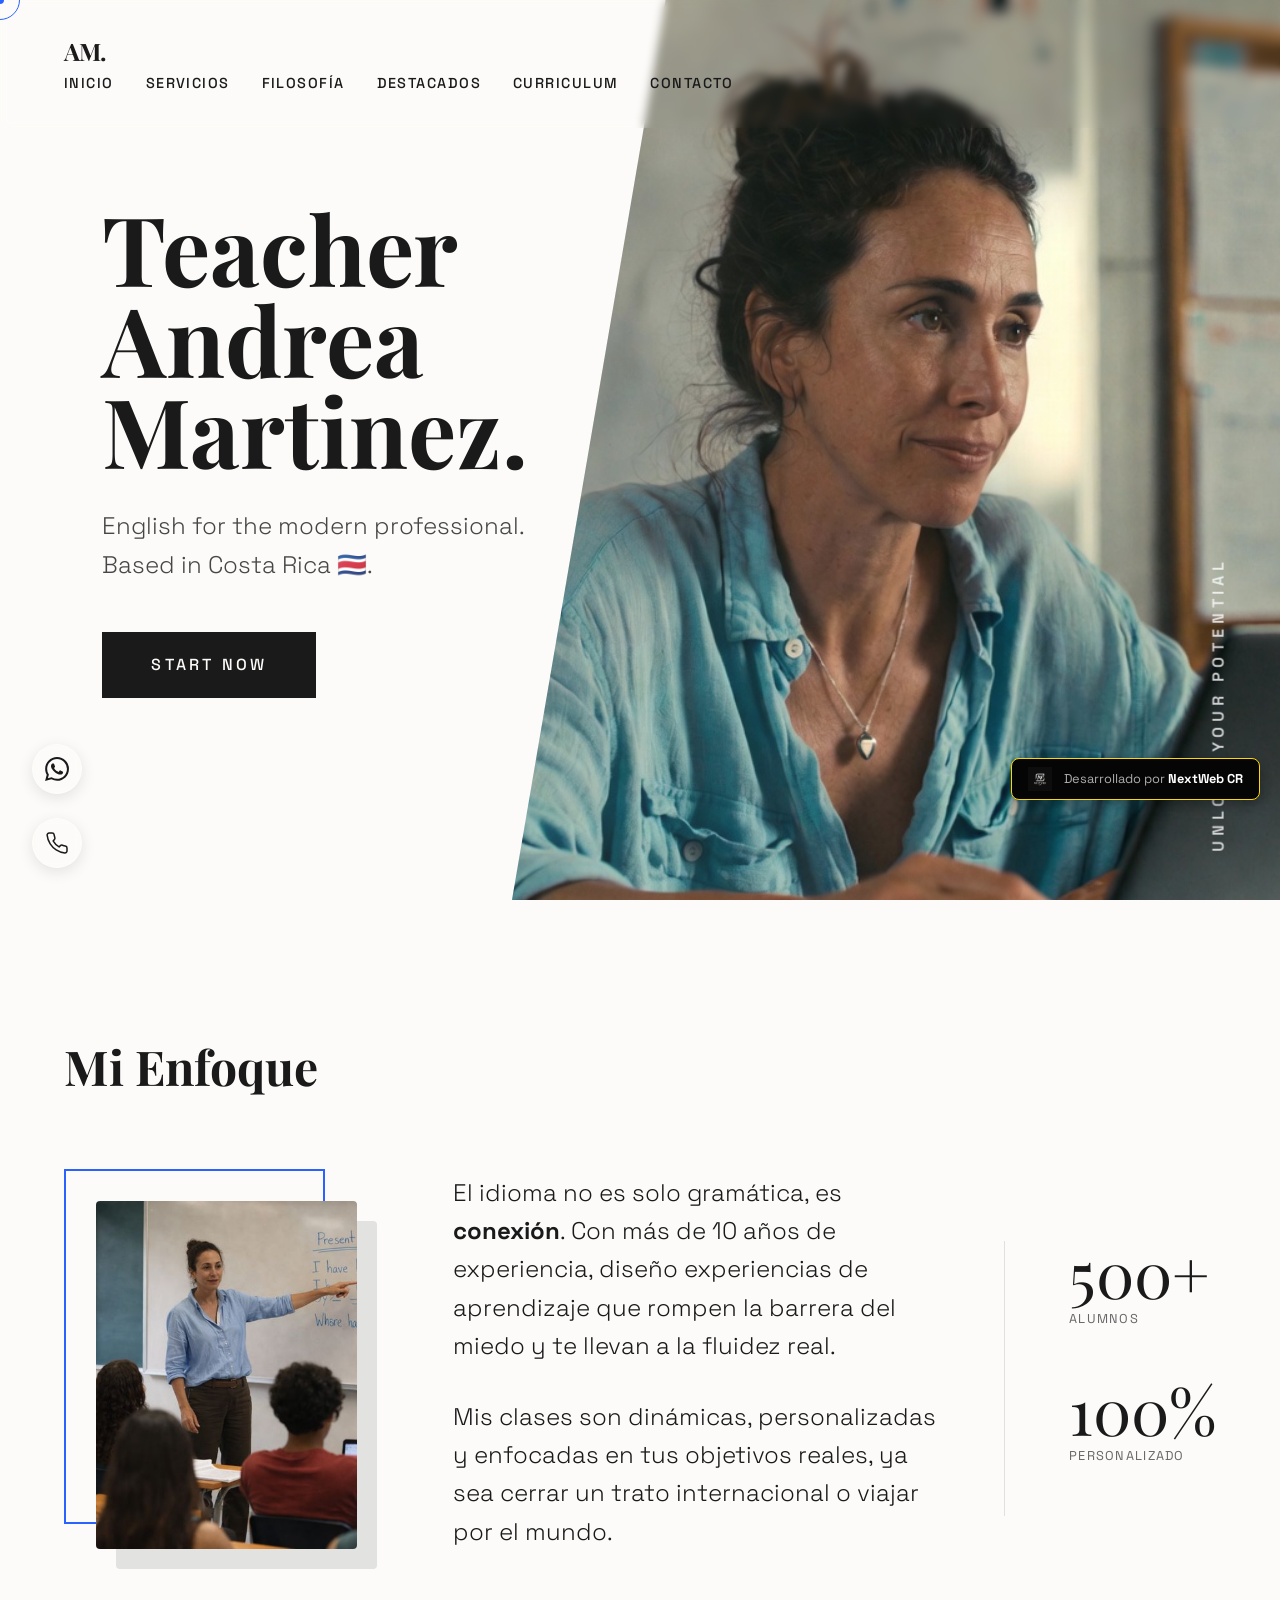
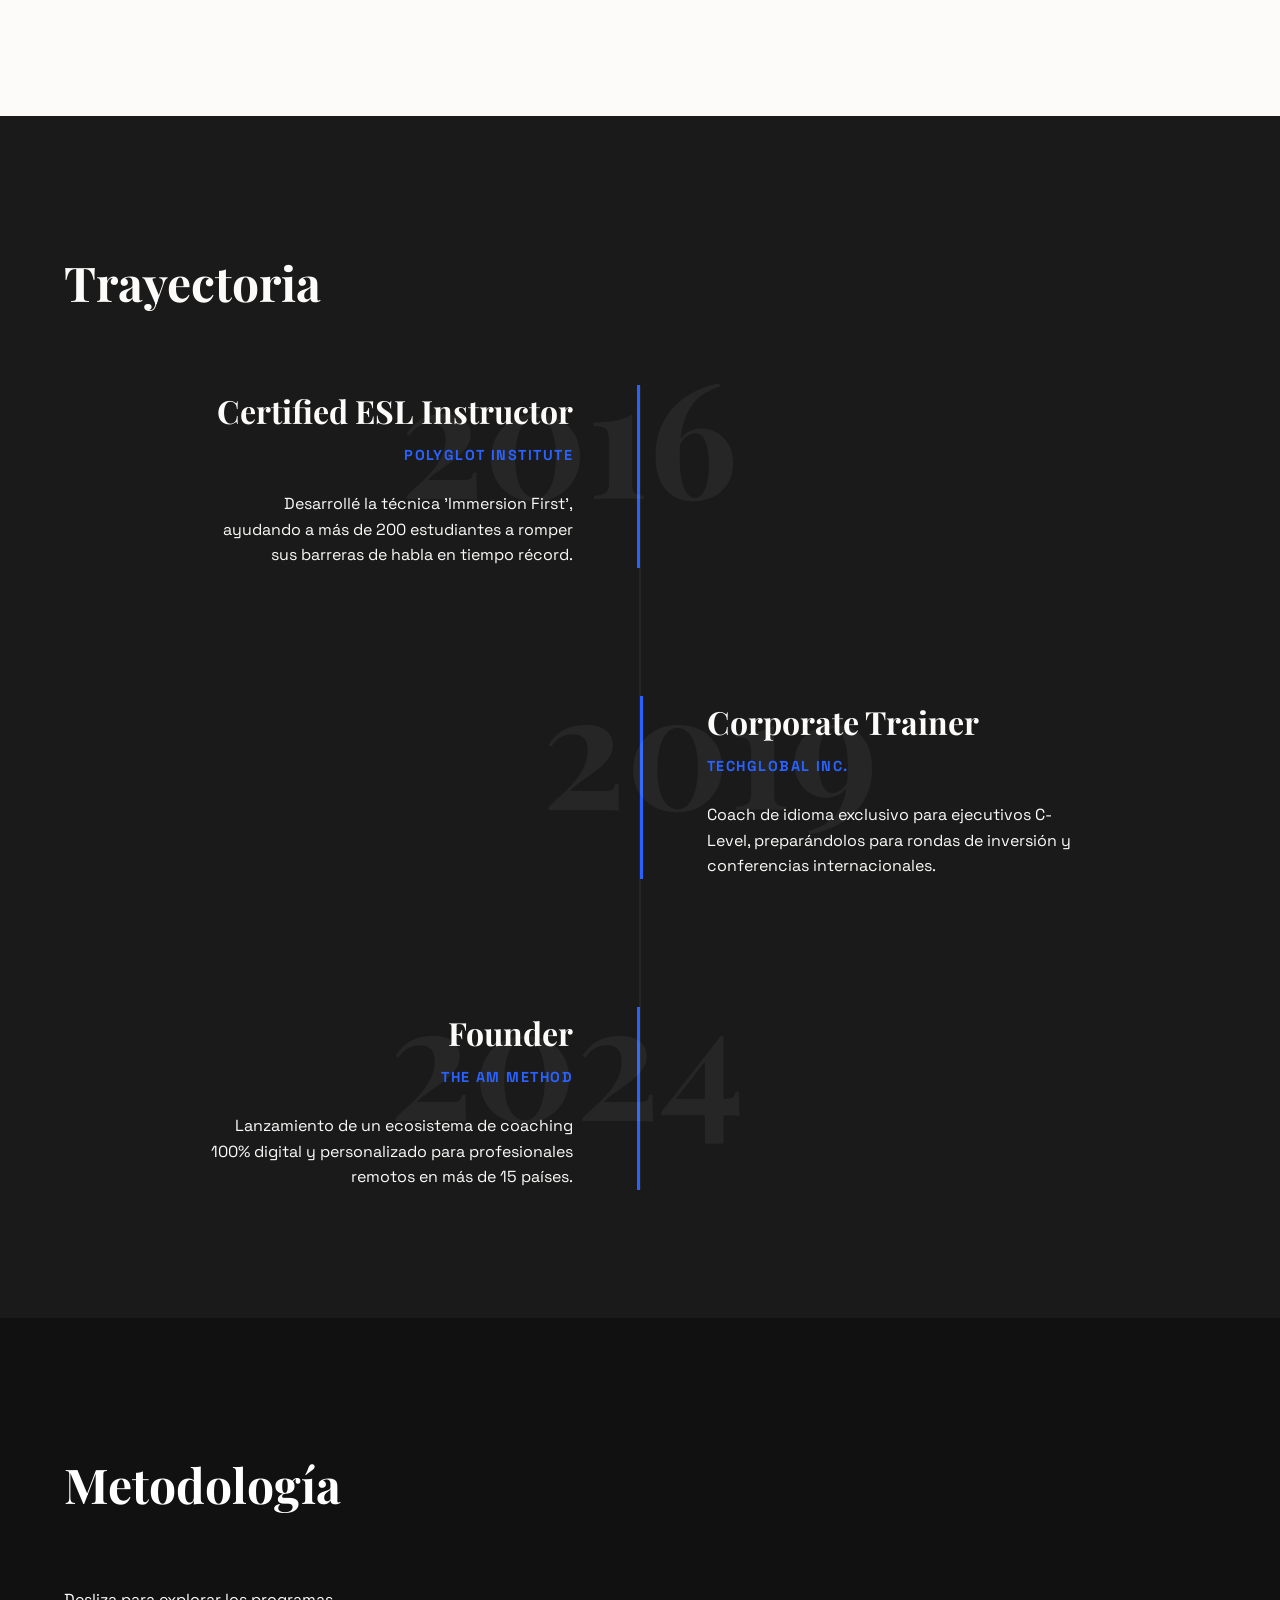
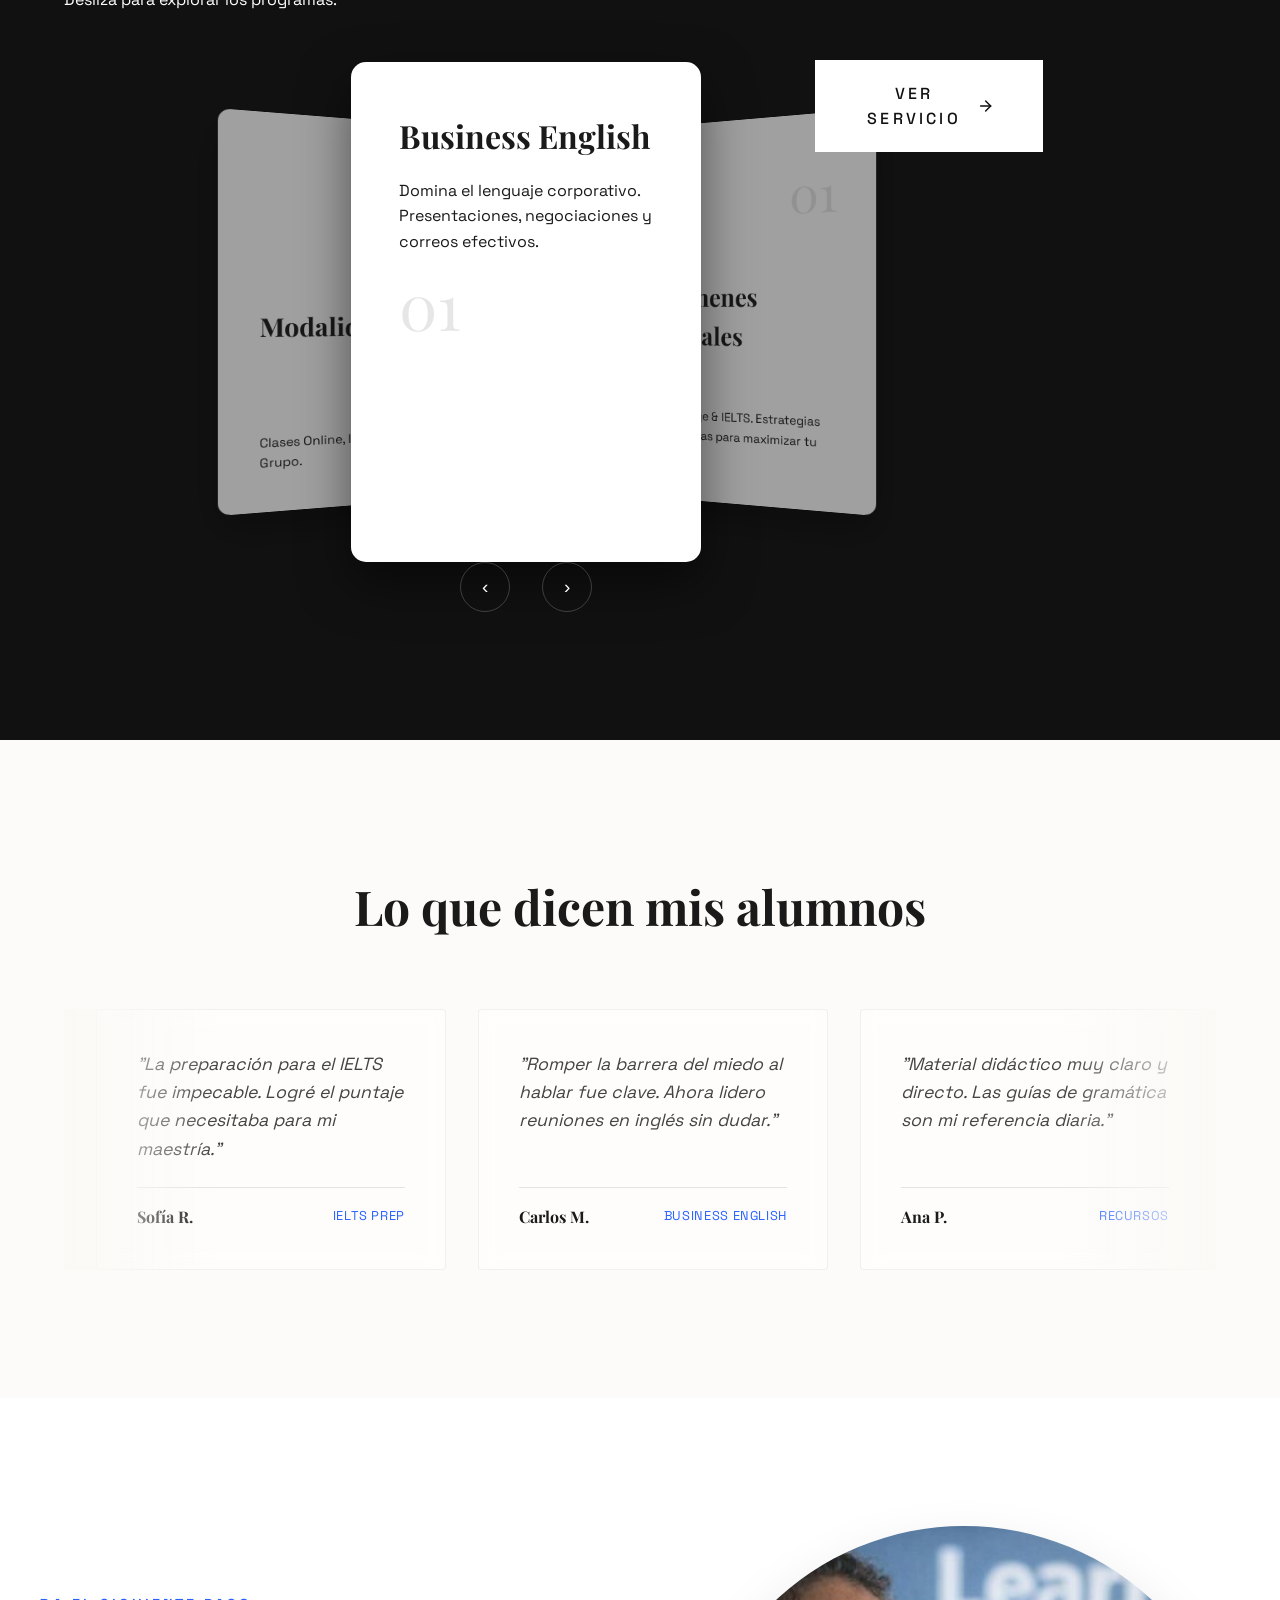
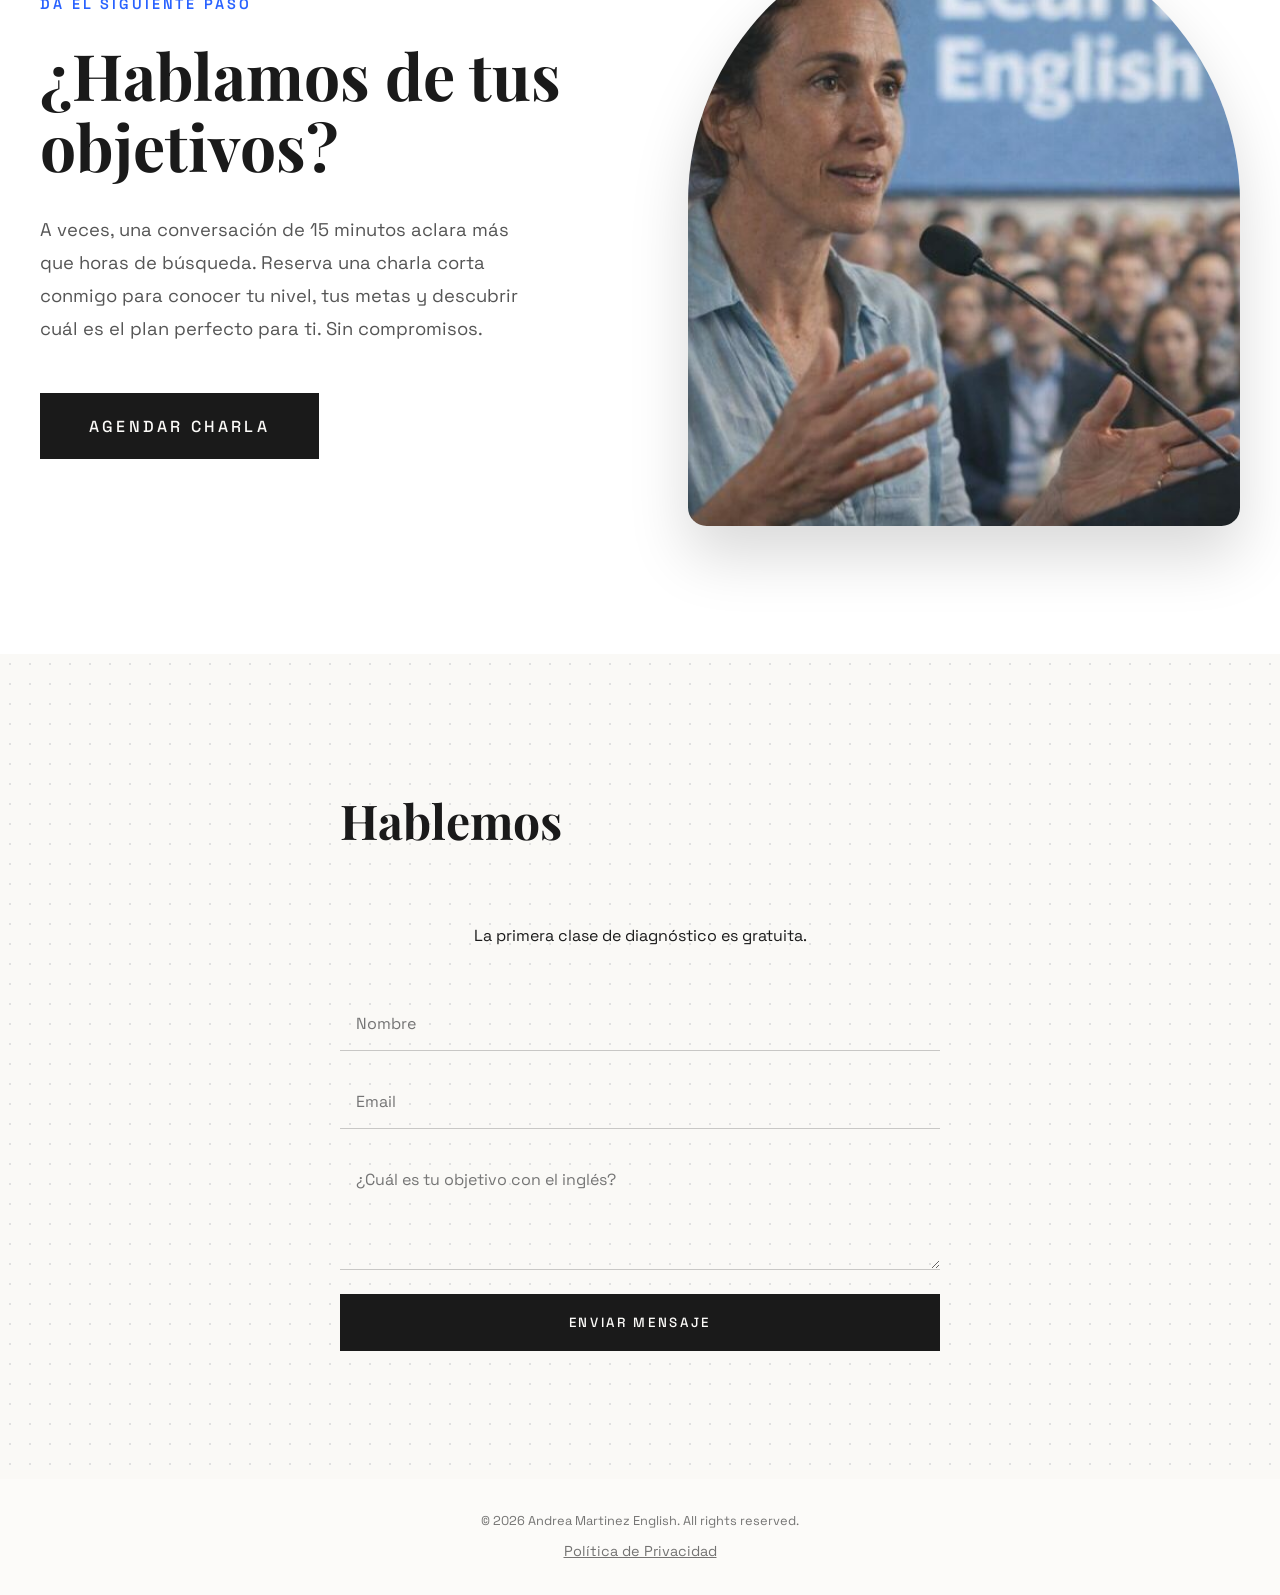
==== index.html @ e74ed4f0 "Add files via upload" ====
<!DOCTYPE html>
<html lang="es">

<head>
    <meta charset="UTF-8">
    <meta name="viewport" content="width=device-width, initial-scale=1.0">
    <title>Andrea Martinez | English Teacher</title>
    <link rel="preconnect" href="https://fonts.googleapis.com">
    <link rel="preconnect" href="https://fonts.gstatic.com" crossorigin>
    <link
        href="https://fonts.googleapis.com/css2?family=Playfair+Display:ital,wght@0,400;0,700;1,400&family=Space+Grotesk:wght@300;400;500;700&display=swap"
        rel="stylesheet">
    <link rel="stylesheet" href="css/style.css">
</head>

<body>
    <div class="cursor-dot" data-cursor-dot></div>
    <div class="cursor-outline" data-cursor-outline></div>

    <header class="header">
        <nav class="nav">
            <a href="#" class="logo">AM.</a>
            <div class="hamburger">
                <span class="bar"></span>
                <span class="bar"></span>
                <span class="bar"></span>
            </div>
            <ul class="nav-list">
                <li><a href="#hero" class="nav-link">Inicio</a></li>
                <li><a href="servicios.html" class="nav-link">Servicios</a></li>
                <li><a href="#about" class="nav-link">Filosofía</a></li>
                <li><a href="#methods" class="nav-link">Destacados</a></li>
                <li><a href="cv/Profesora_Andrea_Martinez_Ingles.pdf" class="nav-link" target="_blank">Curriculum</a>
                </li>
                <li><a href="#contact" class="nav-link">Contacto</a></li>
            </ul>
        </nav>
    </header>

    <main>
        <section id="hero" class="hero">
            <div class="hero-bg-wrapper">
                <img src="img/hero/profesora1.jpg" alt="" class="hero-bg-img">
                <div class="hero-overlay"></div>
            </div>

            <div class="hero-content">
                <h1 class="hero-title">
                    <span class="reveal-text">Teacher</span>
                    <span class="reveal-text">Andrea</span>
                    <span class="reveal-text">Martinez.</span>
                </h1>
                <p class="hero-subtitle">English for the modern professional. Based in Costa Rica 🇨🇷.</p>
                <a href="#contact" class="btn-primary">Start Now</a>
            </div>

            <div class="hero-name-tag">
                <span>Unlock Your Potential</span>
            </div>
        </section>

        <section id="about" class="section about">
            <div class="container">
                <h2 class="section-title">Mi Enfoque</h2>
                <div class="about-grid">
                    <div class="about-image">
                        <div class="image-wrapper">
                            <img src="img/mienfoque/profeenfoque.jpeg" alt="Andrea Martinez" class="about-img">
                            <div class="img-backdrop"></div>
                        </div>
                    </div>
                    <div class="about-text">
                        <p>El idioma no es solo gramática, es <strong>conexión</strong>. Con más de 10 años de
                            experiencia, diseño experiencias de aprendizaje que rompen la barrera del miedo y te llevan
                            a la fluidez real.</p>
                        <p>Mis clases son dinámicas, personalizadas y enfocadas en tus objetivos reales, ya sea cerrar
                            un trato internacional o viajar por el mundo.</p>
                    </div>
                    <div class="about-stats">
                        <div class="stat-item">
                            <span class="stat-number">500+</span>
                            <span class="stat-label">Alumnos</span>
                        </div>
                        <div class="stat-item">
                            <span class="stat-number">100%</span>
                            <span class="stat-label">Personalizado</span>
                        </div>
                    </div>
                </div>
            </div>
        </section>

        <!-- Experience Section -->
        <section id="experience" class="section experience">
            <div class="container">
                <h2 class="section-title">Trayectoria</h2>
                <div class="timeline">
                    <!-- Item 1 -->
                    <div class="timeline-item left">
                        <span class="timeline-year">2016</span>
                        <div class="timeline-content">
                            <h3 class="timeline-role">Certified ESL Instructor</h3>
                            <span class="timeline-company">Polyglot Institute</span>
                            <p>Desarrollé la técnica 'Immersion First', ayudando a más de 200 estudiantes a romper sus
                                barreras de habla en tiempo récord.</p>
                        </div>
                    </div>
                    <!-- Item 2 -->
                    <div class="timeline-item right">
                        <span class="timeline-year">2019</span>
                        <div class="timeline-content">
                            <h3 class="timeline-role">Corporate Trainer</h3>
                            <span class="timeline-company">TechGlobal Inc.</span>
                            <p>Coach de idioma exclusivo para ejecutivos C-Level, preparándolos para rondas de inversión
                                y conferencias internacionales.</p>
                        </div>
                    </div>
                    <!-- Item 3 -->
                    <div class="timeline-item left">
                        <span class="timeline-year">2024</span>
                        <div class="timeline-content">
                            <h3 class="timeline-role">Founder</h3>
                            <span class="timeline-company">The AM Method</span>
                            <p>Lanzamiento de un ecosistema de coaching 100% digital y personalizado para profesionales
                                remotos en más de 15 países.</p>
                        </div>
                    </div>
                </div>
            </div>
        </section>

        <section id="methods" class="section methods">
            <div class="container">
                <h2 class="section-title">Metodología</h2>
                <p class="section-desc">Desliza para explorar los programas.</p>

                <!-- 3D Card Carousel Implementation -->
                <div class="carousel-container">
                    <div class="carousel-track">
                        <div class="card active">
                            <div class="card-content">
                                <h3>Business English</h3>
                                <p>Domina el lenguaje corporativo. Presentaciones, negociaciones y correos efectivos.
                                </p>
                                <span class="card-number">01</span>
                            </div>
                        </div>
                        <!-- Card 1: Exams -->
                        <div class="card active" data-link="servicios.html#exams">
                            <span class="card-number">01</span>
                            <h3>Exámenes Oficiales</h3>
                            <p>Cambridge & IELTS. Estrategias específicas para maximizar tu puntaje.</p>
                        </div>
                        <!-- Card 2: Digital -->
                        <div class="card next" data-link="servicios.html#digital">
                            <span class="card-number">02</span>
                            <h3>Servicios Digitales</h3>
                            <p>Recursos y cursos grabados para aprender a tu ritmo.</p>
                        </div>
                        <!-- Card 3: Specialized -->
                        <div class="card" data-link="servicios.html#specialized">
                            <span class="card-number">03</span>
                            <h3>Servicios Especializados</h3>
                            <p>Traducción de textos y corrección académica profesional.</p>
                        </div>
                        <!-- Card 4: Profiles -->
                        <div class="card" data-link="servicios.html#ages">
                            <span class="card-number">04</span>
                            <h3>Perfiles de Alumno</h3>
                            <p>Programas adaptados para Niños, Adultos y Fines Específicos.</p>
                        </div>
                        <!-- Card 5: Modality -->
                        <div class="card prev" data-link="servicios.html#modality">
                            <span class="card-number">05</span>
                            <h3>Modalidades</h3>
                            <p>Clases Online, Individuales o en Grupo.</p>
                        </div>

                        <div class="carousel-controls">
                            <button class="control-btn prev-btn">&#8249;</button>
                            <button class="control-btn next-btn">&#8250;</button>
                        </div>
                    </div>

                    <!-- Dynamic CTA Button -->
                    <div class="methods-cta">
                        <a href="servicios.html#exams" id="dynamic-service-btn" class="btn-primary btn-icon">
                            Ver Servicio
                            <svg width="24" height="24" viewBox="0 0 24 24" fill="none" stroke="currentColor"
                                stroke-width="2" stroke-linecap="round" stroke-linejoin="round">
                                <line x1="5" y1="12" x2="19" y2="12"></line>
                                <polyline points="12 5 19 12 12 19"></polyline>
                            </svg>
                        </a>
                    </div>
                </div>
        </section>

        <!-- Reviews Section (Infinite Scroll) -->
        <section id="reviews" class="section reviews">
            <h2 class="section-title" style="text-align: center; margin-bottom: 4rem;">Lo que dicen mis alumnos</h2>
            <div class="reviews-container">
                <div class="reviews-track">
                    <!-- 10 Original Reviews -->
                    <div class="review-card">
                        <p class="review-text">"La preparación para el IELTS fue impecable. Logré el puntaje que
                            necesitaba para mi maestría."</p>
                        <div class="review-author">
                            <span class="author-name">Sofía R.</span>
                            <span class="author-service">IELTS Prep</span>
                        </div>
                    </div>
                    <div class="review-card">
                        <p class="review-text">"Romper la barrera del miedo al hablar fue clave. Ahora lidero reuniones
                            en inglés sin dudar."</p>
                        <div class="review-author">
                            <span class="author-name">Carlos M.</span>
                            <span class="author-service">Business English</span>
                        </div>
                    </div>
                    <div class="review-card">
                        <p class="review-text">"Material didáctico muy claro y directo. Las guías de gramática son mi
                            referencia diaria."</p>
                        <div class="review-author">
                            <span class="author-name">Ana P.</span>
                            <span class="author-service">Recursos</span>
                        </div>
                    </div>
                    <div class="review-card">
                        <p class="review-text">"Mis hijos adoran sus clases. Aprenden jugando y han mejorado muchísimo
                            en el colegio."</p>
                        <div class="review-author">
                            <span class="author-name">Familia T.</span>
                            <span class="author-service">Niños</span>
                        </div>
                    </div>
                    <div class="review-card">
                        <p class="review-text">"Excelente corrección de tesis. Rápida, profesional y con explicaciones
                            de cada cambio."</p>
                        <div class="review-author">
                            <span class="author-name">Elena G.</span>
                            <span class="author-service">Traducción</span>
                        </div>
                    </div>
                    <div class="review-card">
                        <p class="review-text">"El curso grabado me salvó la vida. Pude estudiar a mi ritmo entre turnos
                            de trabajo."</p>
                        <div class="review-author">
                            <span class="author-name">Javier S.</span>
                            <span class="author-service">Curso Online</span>
                        </div>
                    </div>
                    <div class="review-card">
                        <p class="review-text">"Atención personalizada real. Andrea adapta cada clase a mis necesidades
                            de la semana."</p>
                        <div class="review-author">
                            <span class="author-name">Lucía F.</span>
                            <span class="author-service">Clases 1 a 1</span>
                        </div>
                    </div>
                    <div class="review-card">
                        <p class="review-text">"En 3 meses avancé más que en 2 años de instituto tradicional. Totalmente
                            recomendado."</p>
                        <div class="review-author">
                            <span class="author-name">Diego H.</span>
                            <span class="author-service">Intensivo</span>
                        </div>
                    </div>
                    <div class="review-card">
                        <p class="review-text">"Metodología muy humana y adaptativa. Entiende perfectamente mis
                            bloqueos."</p>
                        <div class="review-author">
                            <span class="author-name">Marta V.</span>
                            <span class="author-service">Coaching</span>
                        </div>
                    </div>
                    <div class="review-card">
                        <p class="review-text">"Preparación para Cambridge C1 exitosa. Los simulacros fueron idénticos
                            al examen real."</p>
                        <div class="review-author">
                            <span class="author-name">Roberto L.</span>
                            <span class="author-service">Cambridge C1</span>
                        </div>
                    </div>

                    <!-- DUPLICATE FOR INFINITE LOOP EFFECT (First 5 cards) -->
                    <div class="review-card">
                        <p class="review-text">"La preparación para el IELTS fue impecable. Logré el puntaje que
                            necesitaba para mi maestría."</p>
                        <div class="review-author">
                            <span class="author-name">Sofía R.</span>
                            <span class="author-service">IELTS Prep</span>
                        </div>
                    </div>
                    <div class="review-card">
                        <p class="review-text">"Romper la barrera del miedo al hablar fue clave. Ahora lidero reuniones
                            en inglés sin dudar."</p>
                        <div class="review-author">
                            <span class="author-name">Carlos M.</span>
                            <span class="author-service">Business English</span>
                        </div>
                    </div>
                    <div class="review-card">
                        <p class="review-text">"Material didáctico muy claro y directo. Las guías de gramática son mi
                            referencia diaria."</p>
                        <div class="review-author">
                            <span class="author-name">Ana P.</span>
                            <span class="author-service">Recursos</span>
                        </div>
                    </div>
                    <div class="review-card">
                        <p class="review-text">"Mis hijos adoran sus clases. Aprenden jugando y han mejorado muchísimo
                            en el colegio."</p>
                        <div class="review-author">
                            <span class="author-name">Familia T.</span>
                            <span class="author-service">Niños</span>
                        </div>
                    </div>
                    <div class="review-card">
                        <p class="review-text">"Excelente corrección de tesis. Rápida, profesional y con explicaciones
                            de cada cambio."</p>
                        <div class="review-author">
                            <span class="author-name">Elena G.</span>
                            <span class="author-service">Traducción</span>
                        </div>
                    </div>
                </div>
            </div>
        </section>

        <!-- Booking/Talk Section (Creative Layout) -->
        <section id="booking" class="section booking">
            <div class="container">
                <div class="booking-wrapper">
                    <div class="booking-content">
                        <span class="booking-subtitle">Da el siguiente paso</span>
                        <h2 class="booking-title">¿Hablamos de tus objetivos?</h2>
                        <p class="booking-text">
                            A veces, una conversación de 15 minutos aclara más que horas de búsqueda.
                            Reserva una charla corta conmigo para conocer tu nivel, tus metas y
                            descubrir cuál es el plan perfecto para ti. Sin compromisos.
                        </p>
                        <a href="https://calendar.app.google/f21XEd3zHBQHLmLMA" target="_blank" class="btn-primary">
                            Agendar Charla
                        </a>
                    </div>
                    <div class="booking-image-container">
                        <div class="image-frame-back"></div>
                        <img src="img/hablemos/profereserva.jpeg" alt="Andrea Martinez - Reservar Charla"
                            class="booking-img">
                        <div class="image-frame-front"></div>
                    </div>
                </div>
            </div>
        </section>

        <section id="contact" class="section contact">
            <div class="container">
                <div class="contact-wrapper">
                    <h2 class="section-title">Hablemos</h2>
                    <p>La primera clase de diagnóstico es gratuita.</p>
                    <form class="contact-form">
                        <input type="text" placeholder="Nombre" required>
                        <input type="email" placeholder="Email" required>
                        <textarea placeholder="¿Cuál es tu objetivo con el inglés?" rows="4"></textarea>
                        <button type="submit" class="btn-primary">Enviar Mensaje</button>
                    </form>
                </div>
            </div>
        </section>
    </main>

    <footer class="footer">
        <p>&copy; 2026 Andrea Martinez English. All rights reserved.</p>
        <p style="font-size: 0.9rem; margin-top: 0.5rem;"><a href="privacidad.html"
                style="color: inherit; text-decoration: underline;">Política de Privacidad</a></p>
    </footer>

    <!-- Floating Social Sidebar -->
    <div class="floating-social-sidebar">
        <a href="https://wa.me/50688888888" target="_blank" class="social-icon whatsapp" title="WhatsApp">
            <svg xmlns="http://www.w3.org/2000/svg" width="24" height="24" viewBox="0 0 24 24" fill="currentColor"
                stroke="none">
                <path
                    d="M17.472 14.382c-.297-.149-1.758-.867-2.03-.967-.273-.099-.471-.148-.67.15-.197.297-.767.966-.94 1.164-.173.199-.347.223-.644.075-.297-.15-1.255-.463-2.39-1.475-.883-.788-1.48-1.761-1.653-2.059-.173-.297-.018-.458.13-.606.134-.133.298-.347.446-.52.149-.174.198-.298.298-.497.099-.198.05-.371-.025-.52-.075-.149-.669-1.612-.916-2.207-.242-.579-.487-.5-.669-.51-.173-.008-.371-.01-.57-.01-.198 0-.52.074-.792.372-.272.297-1.04 1.016-1.04 2.479 0 1.462 1.065 2.875 1.213 3.074.149.198 2.096 3.2 5.077 4.487.709.306 1.262.489 1.694.625.712.227 1.36.195 1.871.118.571-.085 1.758-.719 2.006-1.413.248-.694.248-1.289.173-1.413-.074-.124-.272-.198-.57-.347m-5.421 7.403h-.004a9.87 9.87 0 01-5.031-1.378l-.361-.214-3.741.982.998-3.648-.235-.374a9.86 9.86 0 01-1.51-5.26c.001-5.45 4.436-9.884 9.888-9.884 2.64 0 5.122 1.03 6.988 2.898a9.825 9.825 0 012.893 6.994c-.003 5.45-4.437 9.884-9.885 9.884m8.413-18.297A11.815 11.815 0 0012.05 0C5.495 0 .16 5.335.157 11.892c0 2.096.547 4.142 1.588 5.945L.057 24l6.305-1.654a11.882 11.882 0 005.683 1.448h.005c6.554 0 11.89-5.335 11.893-11.893a11.821 11.821 0 00-3.48-8.413Z" />
            </svg>
        </a>
        <a href="tel:+50688888888" class="social-icon phone" title="Llamar">
            <svg xmlns="http://www.w3.org/2000/svg" width="24" height="24" viewBox="0 0 24 24" fill="none"
                stroke="currentColor" stroke-width="2" stroke-linecap="round" stroke-linejoin="round">
                <path
                    d="M22 16.92v3a2 2 0 0 1-2.18 2 19.79 19.79 0 0 1-8.63-3.07 19.5 19.5 0 0 1-6-6 19.79 19.79 0 0 1-3.07-8.67A2 2 0 0 1 4.11 2h3a2 2 0 0 1 2 1.72 12.84 12.84 0 0 0 .7 2.81 2 2 0 0 1-.45 2.11L8.09 9.91a16 16 0 0 0 6 6l1.27-1.27a2 2 0 0 1 2.11-.45 12.84 12.84 0 0 0 2.81.7A2 2 0 0 1 22 16.92z">
                </path>
            </svg>
        </a>
    </div>

    <!--Start of Tawk.to Script-->
    <script type="text/javascript">
        var Tawk_API = Tawk_API || {}, Tawk_LoadStart = new Date();
        (function () {
            var s1 = document.createElement("script"), s0 = document.getElementsByTagName("script")[0];
            s1.async = true;
            s1.src = 'https://embed.tawk.to/69633d7c987b03197cb20051/1jelqgcbd';
            s1.charset = 'UTF-8';
            s1.setAttribute('crossorigin', '*');
            s0.parentNode.insertBefore(s1, s0);
        })();
    </script>
    <!--End of Tawk.to Script-->

    <!-- Developer Watermark -->
    <a href="https://nextwebcr.com" target="_blank" class="developer-badge">
        <div class="dev-logo-wrapper">
            <img src="img/logo.png" alt="NextWeb CR Logo" class="dev-logo">
        </div>
        <span class="dev-text">Desarrollado por <strong>NextWeb CR</strong></span>
    </a>

    <script src="js/anti-inspect.js"></script>
    <script src="js/main.js"></script>
</body>

</html>
---- css/style.css ----
/* Global Styles */
:root {
    --bg-color: #fcfbf9;
    --text-color: #1a1a1a;
    --accent-color: #2962ff;
    --secondary-color: #e0e0e0;
    --font-heading: 'Playfair Display', serif;
    --font-body: 'Space Grotesk', sans-serif;
    --transition: all 0.6s cubic-bezier(0.16, 1, 0.3, 1);
}

* {
    margin: 0;
    padding: 0;
    box-sizing: border-box;
}

body {
    font-family: var(--font-body);
    background-color: var(--bg-color);
    color: var(--text-color);
    overflow-x: hidden;
    line-height: 1.6;
}

a {
    text-decoration: none;
    color: inherit;
}

ul {
    list-style: none;
}

/* Custom Cursor */
.cursor-dot {
    width: 8px;
    height: 8px;
    background-color: var(--accent-color);
    border-radius: 50%;
    position: fixed;
    pointer-events: none;
    z-index: 9999;
    top: 0;
    left: 0;
    transform: translate(-50%, -50%);
}

.cursor-outline {
    width: 40px;
    height: 40px;
    border: 1px solid var(--accent-color);
    border-radius: 50%;
    position: fixed;
    pointer-events: none;
    z-index: 9998;
    top: 0;
    left: 0;
    transform: translate(-50%, -50%);
    transition: width 0.2s, height 0.2s, background-color 0.2s;
}

/* Header */
.header {
    position: fixed;
    top: 0;
    left: 0;
    width: 100%;
    padding: 2rem 5%;
    display: flex;
    justify-content: space-between;
    align-items: center;
    z-index: 100;
    background: transparent;
    /* Glassmorphism on scroll handled via JS ideally, keeping simple for now */
    backdrop-filter: blur(5px);
}

.logo {
    font-family: var(--font-heading);
    font-size: 1.5rem;
    font-weight: 700;
    letter-spacing: -0.05em;
}

.nav-list {
    display: flex;
    gap: 2rem;
}

.nav-link {
    position: relative;
    font-size: 0.9rem;
    text-transform: uppercase;
    letter-spacing: 0.1em;
    font-weight: 500;
}

.nav-link::after {
    content: '';
    position: absolute;
    bottom: -5px;
    left: 0;
    width: 0;
    height: 1px;
    background-color: var(--text-color);
    transition: var(--transition);
}

.nav-link:hover::after {
    width: 100%;
}

/* Hero Section - Redesign */
.hero {
    height: 100vh;
    width: 100%;
    position: relative;
    overflow: hidden;
    display: flex;
    align-items: center;
    background-color: var(--bg-color);
}

.hero-bg-wrapper {
    position: absolute;
    top: 0;
    right: 0;
    width: 60%;
    /* Occupy right side */
    height: 100%;
    z-index: 1;
    clip-path: polygon(20% 0, 100% 0, 100% 100%, 0% 100%);
    /* Diagonal cut */
}

.hero-bg-img {
    width: 100%;
    height: 100%;
    object-fit: cover;
    object-position: center top;
}

.hero-overlay {
    position: absolute;
    top: 0;
    left: 0;
    width: 100%;
    height: 100%;
    background: linear-gradient(to right, rgba(255, 255, 255, 0.1), transparent);
    /* Soft blend */
}

.hero-content {
    position: relative;
    width: 50%;
    /* Left half */
    padding-left: 8%;
    /* Indent */
    z-index: 10;
}

.hero-title {
    font-family: var(--font-heading);
    font-size: 6rem;
    /* Bigger */
    line-height: 0.95;
    margin-bottom: 2rem;
    color: var(--text-color);
}

.reveal-text {
    display: block;
    transform: translateY(100%);
    opacity: 0;
    animation: slideUp 1s cubic-bezier(0.16, 1, 0.3, 1) forwards;
}

.reveal-text:nth-child(1) {
    animation-delay: 0.2s;
}

.reveal-text:nth-child(2) {
    animation-delay: 0.3s;
}

.reveal-text:nth-child(3) {
    animation-delay: 0.4s;
}

@keyframes slideUp {
    to {
        transform: translateY(0);
        opacity: 1;
    }
}

.hero-subtitle {
    font-size: 1.5rem;
    margin-bottom: 3rem;
    font-weight: 300;
    max-width: 450px;
    opacity: 0;
    animation: fadeIn 1s ease forwards 0.8s;
}

@keyframes fadeIn {
    to {
        opacity: 0.8;
    }
}

.btn-primary {
    display: inline-block;
    padding: 1.2rem 3rem;
    background-color: var(--text-color);
    color: var(--bg-color);
    border-radius: 0px;
    /* Minimalist sharp edges */
    font-family: var(--font-body);
    font-weight: 500;
    text-transform: uppercase;
    letter-spacing: 0.2em;
    transition: var(--transition);
    border: 1px solid var(--text-color);
    cursor: pointer;
}

.btn-primary:hover {
    background-color: transparent;
    color: var(--text-color);
    padding-left: 4rem;
    /* Slide effect */
}

.hero-name-tag {
    position: absolute;
    bottom: 3rem;
    right: 3rem;
    z-index: 20;
    writing-mode: vertical-rl;
    text-orientation: mixed;
    transform: rotate(180deg);
    /* Read upwards */
}

.hero-name-tag span {
    font-family: var(--font-body);
    font-size: 1rem;
    letter-spacing: 0.3em;
    text-transform: uppercase;
    color: white;
    /* Contrast against image */
    font-weight: 600;
    opacity: 0.8;
}

/* Mobile Adjustments for Hero */
@media (max-width: 768px) {
    .hero {
        flex-direction: column;
        justify-content: flex-end;
        /* Text at bottom */
    }

    .hero-bg-wrapper {
        width: 100%;
        height: 60%;
        /* Top half */
        top: 0;
        right: 0;
        clip-path: none;
        mask-image: linear-gradient(to bottom, black 80%, transparent);
        -webkit-mask-image: linear-gradient(to bottom, black 80%, transparent);
    }

    .hero-content {
        width: 100%;
        padding: 2rem;
        padding-bottom: 6rem;
        background: transparent;
    }

    .hero-title {
        font-size: 3.5rem;
    }

    .hero-name-tag {
        bottom: 1.5rem;
        /* Move to bottom */
        top: auto;
        right: 0;
        left: 0;
        width: 100%;
        text-align: center;
        writing-mode: horizontal-tb;
        transform: none;
    }

    .hero-name-tag span {
        color: rgba(255, 255, 255, 0.7);
        border: none;
        padding: 0;
        font-size: 0.8rem;
    }
}

/* About Section */
.section {
    padding: 8rem 5%;
}

.section-title {
    font-family: var(--font-heading);
    font-size: 3rem;
    margin-bottom: 4rem;
    text-align: left;
}

.about-grid {
    display: grid;
    grid-template-columns: 1fr 1.5fr 0.5fr;
    /* Image - Text - Stats */
    gap: 4rem;
    align-items: center;
}

/* Creative Image Styles */
.about-image {
    position: relative;
    padding: 2rem;
}

.image-wrapper {
    position: relative;
    width: 100%;
    aspect-ratio: 3/4;
}

.about-img {
    width: 100%;
    height: 100%;
    object-fit: cover;
    border-radius: 4px;
    z-index: 2;
    position: relative;
    box-shadow: 20px 20px 0 rgba(0, 0, 0, 0.1);
}

.img-backdrop {
    position: absolute;
    top: -2rem;
    left: -2rem;
    width: 100%;
    height: 100%;
    border: 2px solid var(--accent-color);
    z-index: 1;
    transition: transform 0.5s ease;
}

.about-image:hover .img-backdrop {
    transform: translate(1rem, 1rem);
}

/* Mobile Responsiveness for About */
@media (max-width: 900px) {
    .about-grid {
        grid-template-columns: 1fr;
        gap: 2rem;
    }

    .about-image {
        max-width: 400px;
        margin: 0 auto;
        padding: 0;
        margin-bottom: 2rem;
    }

    .img-backdrop {
        top: 1rem;
        left: 1rem;
        width: 90%;
        height: 90%;
    }

    .about-stats {
        flex-direction: row;
        border-left: none;
        border-top: 1px solid var(--secondary-color);
        padding-left: 0;
        padding-top: 2rem;
        justify-content: space-around;
    }

    .stat-item {
        margin-bottom: 0;
        text-align: center;
    }
}

.about-text p {
    font-size: 1.5rem;
    margin-bottom: 2rem;
    font-weight: 300;
}

.about-stats {
    display: flex;
    flex-direction: column;
    justify-content: center;
    border-left: 1px solid var(--secondary-color);
    padding-left: 4rem;
}

.stat-item {
    margin-bottom: 3rem;
}

.stat-number {
    font-family: var(--font-heading);
    font-size: 4rem;
    display: block;
    line-height: 1;
}

.stat-label {
    text-transform: uppercase;
    font-size: 0.8rem;
    letter-spacing: 0.1em;
    color: #666;
}

/* Experience Section */
.section.experience {
    background-color: var(--text-color);
    color: var(--bg-color);
}

.section.experience .section-title {
    color: var(--bg-color);
}

.timeline {
    position: relative;
    max-width: 1000px;
    margin: 0 auto;
    display: flex;
    flex-direction: column;
    gap: 8rem;
}

.timeline::before {
    content: '';
    position: absolute;
    left: 50%;
    top: 0;
    width: 1px;
    height: 100%;
    background: rgba(255, 255, 255, 0.1);
    /* Light line for dark bg */
    transform: translateX(-50%);
}

.timeline-item {
    position: relative;
    width: 50%;
    padding: 0 4rem;
}

.timeline-item.left {
    align-self: flex-start;
    text-align: right;
    border-right: 3px solid var(--accent-color);
}

.timeline-item.right {
    align-self: flex-end;
    text-align: left;
    border-left: 3px solid var(--accent-color);
}

.timeline-item.left .timeline-year {
    right: 0;
    transform: translate(30%, -20%);
}

.timeline-item.right .timeline-year {
    left: 0;
    transform: translate(-30%, -20%);
}

.timeline-year {
    position: absolute;
    top: 0;
    font-family: var(--font-heading);
    font-size: 10rem;
    line-height: 1;
    opacity: 0.05;
    color: var(--bg-color);
    /* White year for dark bg */
    z-index: 0;
    pointer-events: none;
    font-weight: 700;
}

.timeline-content {
    position: relative;
    z-index: 5;
}

.timeline-role {
    font-family: var(--font-heading);
    font-size: 2rem;
    margin-bottom: 0.5rem;
    color: var(--bg-color);
}

.timeline-company {
    display: block;
    font-weight: 700;
    text-transform: uppercase;
    letter-spacing: 0.1em;
    font-size: 0.9rem;
    color: var(--accent-color);
    margin-bottom: 1.5rem;
}

@media (max-width: 768px) {
    .timeline::before {
        left: 20px;
    }

    .timeline-item {
        width: 100%;
        padding-left: 60px;
        padding-right: 0;
        text-align: left;
        border: none;
    }

    .timeline-item.left,
    .timeline-item.right {
        align-self: flex-start;
        text-align: left;
        border-left: 3px solid var(--accent-color);
    }

    .timeline-year {
        font-size: 6rem;
        left: 10px !important;
        opacity: 0.08;
        transform: translate(0, -30%) !important;
    }
}

.methods {
    background-color: #111;
    color: white;
    overflow: hidden;
    /* Important for 3D elements sticking out */
}

.methods-cta {
    text-align: center;
    margin-top: 3rem;
    position: relative;
    z-index: 20;
}

.methods .btn-primary {
    background-color: #ffffff;
    color: #111111;
    border-color: #ffffff;
}

.methods .btn-primary:hover {
    background-color: transparent;
    color: #ffffff;
}

.btn-icon {
    display: inline-flex;
    align-items: center;
    gap: 0.8rem;
}

.carousel-container {
    position: relative;
    height: 600px;
    /* Fixed height for simplicity */
    width: 70%;
    margin: 0 auto;
    perspective: 1000px;
    display: flex;
    /* Center track */
    justify-content: center;
}

.carousel-track {
    position: relative;
    width: 100%;
    height: 100%;
    transform-style: preserve-3d;
    transition: transform 0.5s;
    /* Smooth track movement if needed */
}

.card {
    position: absolute;
    top: 50px;
    left: 50%;
    width: 350px;
    height: 500px;
    background: white;
    color: var(--text-color);
    padding: 3rem;
    border-radius: 15px;
    transform: translateX(-50%) translateZ(-500px) rotateY(0deg);
    /* Initial hidden state logic handled by JS classes */
    opacity: 0;
    transition: transform 0.8s, opacity 0.8s, box-shadow 0.3s;
    box-shadow: 0 20px 50px rgba(0, 0, 0, 0.5);
    display: flex;
    flex-direction: column;
    justify-content: space-between;
}

/* Card States */
.card.active {
    transform: translateX(-50%) translateZ(0) scale(1);
    opacity: 1;
    z-index: 10;
}

.card.next {
    transform: translateX(20%) translateZ(-300px) rotateY(-25deg);
    opacity: 0.6;
    z-index: 5;
    cursor: pointer;
}

.card.prev {
    transform: translateX(-120%) translateZ(-300px) rotateY(25deg);
    opacity: 0.6;
    z-index: 5;
    cursor: pointer;
}

/* Hidden cards */
.card:not(.active):not(.next):not(.prev) {
    transform: translateX(-50%) translateZ(-800px);
    opacity: 0;
    pointer-events: none;
}

.card-number {
    font-family: var(--font-heading);
    font-size: 4rem;
    opacity: 0.1;
    align-self: flex-end;
}

.card h3 {
    font-size: 2rem;
    font-family: var(--font-heading);
    margin-bottom: 1rem;
}

.carousel-controls {
    position: absolute;
    bottom: 0px;
    left: 50%;
    transform: translateX(-50%);
    display: flex;
    gap: 2rem;
    z-index: 20;
}

.control-btn {
    background: transparent;
    border: 1px solid rgba(255, 255, 255, 0.2);
    color: white;
    width: 50px;
    height: 50px;
    border-radius: 50%;
    cursor: pointer;
    transition: var(--transition);
    font-size: 1.2rem;
}

.control-btn:hover {
    background: white;
    color: black;
}

/* Contact Section */
.contact-wrapper {
    text-align: center;
    max-width: 600px;
    margin: 0 auto;
}

.contact-form {
    display: flex;
    flex-direction: column;
    gap: 1.5rem;
    margin-top: 3rem;
}

input,
textarea {
    width: 100%;
    padding: 1rem;
    background: transparent;
    border: none;
    border-bottom: 1px solid rgba(0, 0, 0, 0.2);
    font-family: var(--font-body);
    font-size: 1rem;
    outline: none;
    transition: border-color 0.3s;
}

input:focus,
textarea:focus {
    border-bottom-color: var(--text-color);
}

.footer {
    text-align: center;
    padding: 2rem;
    font-size: 0.8rem;
    opacity: 0.6;
}

/* Responsive */
/* Responsive */
.hamburger {
    display: none;
    cursor: pointer;
    z-index: 1000;
    width: 30px;
    height: 20px;
    position: relative;
    background: transparent;
    border: none;
}

.bar {
    display: block;
    width: 100%;
    height: 3px;
    /* Slightly thicker */
    background-color: var(--text-color);
    position: absolute;
    left: 0;
    transition: all 0.3s ease-in-out;
    border-radius: 2px;
}

/* Positioning Bars */
.bar:nth-child(1) {
    top: 0;
}

.bar:nth-child(2) {
    top: 50%;
    transform: translateY(-50%);
}

.bar:nth-child(3) {
    bottom: 0;
}

/* Hamburger Animation */
.hamburger.active .bar:nth-child(1) {
    top: 50%;
    transform: translateY(-50%) rotate(45deg);
}

.hamburger.active .bar:nth-child(2) {
    opacity: 0;
}

.hamburger.active .bar:nth-child(3) {
    bottom: 50%;
    transform: translateY(50%) rotate(-45deg);
}


@media (max-width: 768px) {
    .header {
        padding: 1.5rem;
    }

    .hamburger {
        display: block;
    }

    .nav-list {
        position: fixed;
        left: -100%;
        top: 0;
        gap: 0;
        flex-direction: column;
        background-color: var(--bg-color);
        /* Match body bg */
        width: 100%;
        height: 100vh;
        /* Full viewport height */
        justify-content: center;
        /* Center items vertically */
        align-items: center;
        /* Center items horizontally */
        text-align: center;
        transition: 0.5s cubic-bezier(0.16, 1, 0.3, 1);
        z-index: 999;
        /* Below header/hamburger but above content */
    }

    .nav-list.active {
        left: 0;
    }

    .nav-list li {
        margin: 2rem 0;
    }
}

/* Floating Social Sidebar */
.floating-social-sidebar {
    position: fixed;
    left: 2rem;
    bottom: 2rem;
    /* Bottom left as per common pattern */
    display: flex;
    flex-direction: column;
    gap: 1.5rem;
    z-index: 100;
}

.social-icon {
    display: flex;
    align-items: center;
    justify-content: center;
    width: 50px;
    height: 50px;
    border-radius: 50%;
    background-color: rgba(255, 255, 255, 0.1);
    /* Glassy default */
    backdrop-filter: blur(5px);
    border: 1px solid rgba(255, 255, 255, 0.2);
    color: var(--text-color);
    transition: all 0.3s ease;
    box-shadow: 0 4px 15px rgba(0, 0, 0, 0.1);
}

.social-icon svg {
    width: 24px;
    height: 24px;
    stroke-width: 1.5;
}

.social-icon:hover {
    transform: translateX(5px) scale(1.1);
    background-color: var(--text-color);
    color: var(--bg-color);
    border-color: var(--text-color);
}

.social-icon.whatsapp:hover {
    background-color: #25D366;
    /* WhatsApp Brand Color */
    border-color: #25D366;
    color: white;
}

.social-icon.phone:hover {
    background-color: var(--accent-color);
    border-color: var(--accent-color);
    color: white;
}

/* Mobile Adjustments for Sidebar */
@media (max-width: 768px) {
    .floating-social-sidebar {
        left: 1rem;
        bottom: 1.5rem;
        gap: 1rem;
    }

    .social-icon {
        width: 40px;
        height: 40px;
        background-color: rgba(255, 255, 255, 0.9);
        /* Solid on mobile for visibility */
    }

    .social-icon svg {
        width: 20px;
        height: 20px;
    }
}

@media (max-width: 768px) {
    .nav-link {
        font-size: 1.5rem;
        /* Larger font for mobile menu */
    }

    .hero {
        grid-template-columns: 1fr;
        padding-top: 100px;
        height: auto;
        min-height: 100vh;
        text-align: center;
        justify-items: center;
    }

    /* Center hero on mobile */
    .hero-title {
        font-size: 3rem;
    }

    .hero-subtitle {
        margin-left: auto;
        margin-right: auto;
    }

    .hero-image-container {
        display: block;
        /* Show image on mobile */
        width: 100%;
        height: 40vh;
        margin-top: 2rem;
        border-radius: 20px;
    }

    .about-grid {
        grid-template-columns: 1fr;
        gap: 2rem;
    }

    .about-stats {
        border-left: none;
        border-top: 1px solid var(--secondary-color);
        padding-left: 0;
        padding-top: 2rem;
        flex-direction: row;
        justify-content: space-between;
    }

    /* Carousel Mobile Adjustments */
    .carousel-container {
        width: 100%;
        height: 500px;
        perspective: none;
    }

    /* Remove 3D perspective on mobile for flat swipe */
    .card {
        width: 85%;
        height: 400px;
        padding: 2rem;
        top: 0;
    }

    .card.next {
        transform: translateX(100%) scale(0.8);
        opacity: 0;
        pointer-events: none;
    }

    .card.prev {
        transform: translateX(-100%) scale(0.8);
        opacity: 0;
        pointer-events: none;
    }

    .card.active {
        transform: translateX(-50%) scale(1);
        opacity: 1;
        z-index: 10;
        left: 50%;
    }
}

/* --- Hamburger Menu & Responsive Nav (Appended) --- */
@media (min-width: 769px) {
    .hamburger {
        display: none !important;
    }
}

@media (max-width: 768px) {
    .hamburger {
        display: block;
        cursor: pointer;
        z-index: 200;
        position: relative;
    }

    .bar {
        display: block;
        width: 25px;
        height: 3px;
        margin: 5px auto;
        -webkit-transition: all 0.3s ease-in-out;
        transition: all 0.3s ease-in-out;
        background-color: var(--text-color);
    }

    .hamburger.active .bar:nth-child(2) {
        opacity: 0;
    }

    .hamburger.active .bar:nth-child(1) {
        transform: translateY(8px) rotate(45deg);
    }

    .hamburger.active .bar:nth-child(3) {
        transform: translateY(-8px) rotate(-45deg);
    }

    .nav-list {
        position: fixed;
        left: -100%;
        top: 0;
        gap: 0;
        flex-direction: column;
        background-color: #ffffff;
        width: 100%;
        height: 100vh;
        text-align: center;
        transition: 0.3s cubic-bezier(0.16, 1, 0.3, 1);
        box-shadow: 0 10px 27px rgba(0, 0, 0, 0.05);
        justify-content: center;
        z-index: 100;
        align-items: center;
    }

    .nav-list.active {
        left: 0;
    }

    .nav-link {
        font-size: 2rem;
        margin: 1.5rem 0;
        color: var(--text-color);
    }
}

/* --- Reviews Section (Infinite Scroll) --- */
.reviews-section {
    position: relative;
    overflow: hidden;
    padding: 6rem 0;
    /* Premium Texture Background */
    background-color: #faf9f6;
    background-image: radial-gradient(#e0e0e0 1px, transparent 1px);
    background-size: 20px 20px;
}

.reviews-container {
    width: 100%;
    overflow: hidden;
    position: relative;
}

/* Gradient overlay for smooth fade edges - Matching new bg */
.reviews-container::before,
.reviews-container::after {
    content: "";
    position: absolute;
    top: 0;
    width: 150px;
    height: 100%;
    z-index: 2;
    pointer-events: none;
}

.reviews-container::before {
    left: 0;
    background: linear-gradient(to right, #faf9f6, transparent);
}

.reviews-container::after {
    right: 0;
    background: linear-gradient(to left, #faf9f6, transparent);
}

.reviews-track {
    display: flex;
    gap: 2rem;
    width: max-content;
    animation: scroll 40s linear infinite;
    padding-left: 2rem;
}

.reviews-track:hover {
    animation-play-state: paused;
}

@keyframes scroll {
    0% {
        transform: translateX(0);
    }

    100% {
        transform: translateX(calc(-350px * 10 - 20rem));
    }

    /* Adjust calculation based on card width + gap */
}

.review-card {
    width: 350px;
    padding: 2.5rem;
    background: rgba(255, 255, 255, 0.5);
    backdrop-filter: blur(10px);
    border: 1px solid rgba(0, 0, 0, 0.05);
    border-radius: 4px;
    /* Minimalist */
    flex-shrink: 0;
    transition: transform 0.3s ease, box-shadow 0.3s ease;
    display: flex;
    flex-direction: column;
    justify-content: space-between;
}

.review-card:hover {
    transform: translateY(-5px);
    box-shadow: 0 10px 30px rgba(0, 0, 0, 0.08);
    background: #ffffff;
    border-color: var(--secondary-color);
}

.review-text {
    font-size: 1.1rem;
    font-style: italic;
    color: #444;
    margin-bottom: 1.5rem;
    line-height: 1.6;
}

.review-author {
    border-top: 1px solid rgba(0, 0, 0, 0.1);
    padding-top: 1rem;
    display: flex;
    justify-content: space-between;
    align-items: center;
}

.author-name {
    font-family: var(--font-heading);
    font-weight: 700;
    color: var(--text-color);
}

.author-service {
    font-size: 0.8rem;
    text-transform: uppercase;
    letter-spacing: 0.05em;
    color: var(--accent-color);
}

@media (max-width: 768px) {

    .reviews-container::before,
    .reviews-container::after {
        width: 50px;
        /* Smaller fade on mobile */
    }

    .review-card {
        width: 280px;
        padding: 1.5rem;
    }
}

/* Contact Section Texture */
.section.contact {
    background-color: #faf9f6;
    background-image: radial-gradient(#e0e0e0 1px, transparent 1px);
    background-size: 20px 20px;
}

/* --- Developer Watermark Badge --- */
.developer-badge {
    position: fixed;
    bottom: 100px;
    /* Position above Tawk.to (default ~20px) */
    right: 20px;
    z-index: 9990;
    /* High z-index but below cursor/modals */
    display: flex;
    align-items: center;
    gap: 12px;
    background-color: #050505;
    /* Deep Black */
    padding: 8px 16px;
    border-radius: 8px;
    border: 1px solid #FFD700;
    /* Gold Border */
    box-shadow: 0 4px 12px rgba(0, 0, 0, 0.3);
    text-decoration: none;
    transition: transform 0.3s ease, box-shadow 0.3s ease;
}

.developer-badge:hover {
    transform: translateY(-3px);
    box-shadow: 0 6px 16px rgba(255, 215, 0, 0.2);
    /* Gold glow on hover */
}

.dev-logo-wrapper {
    width: 24px;
    height: 24px;
    display: flex;
    align-items: center;
    justify-content: center;
}

.dev-logo {
    width: 100%;
    height: 100%;
    object-fit: contain;
    /* Ensure existing logo looks good, if it's dark this might need invert */
}

.dev-text {
    font-family: var(--font-body);
    /* Consistent font */
    font-size: 0.8rem;
    color: #aeaeae;
    /* Light grey text */
    white-space: nowrap;
}

.dev-text strong {
    color: #ffffff;
    /* White prominence */
    font-weight: 700;
}

@media (max-width: 768px) {
    .developer-badge {
        bottom: 90px;
        right: 15px;
        padding: 6px 12px;
    }

    .dev-text {
        font-size: 0.7rem;
    }
}

/* --- Booking Section (The Portal Design) --- */
.section.booking {
    padding: 8rem 0;
    background-color: #ffffff;
    position: relative;
    overflow: hidden;
}

.booking-wrapper {
    display: grid;
    grid-template-columns: 1fr 1fr;
    gap: 6rem;
    /* Increased gap for better breathing room */
    align-items: center;
    max-width: 1200px;
    margin: 0 auto;
    /* Ensure centering */
}

.booking-content {
    text-align: left;
    /* Explicit left alignment */
    z-index: 2;
    padding: 0;
    /* Remove right padding that might off-center */
}

.booking-subtitle {
    display: block;
    font-family: var(--font-body);
    font-size: 0.9rem;
    text-transform: uppercase;
    letter-spacing: 0.2em;
    color: var(--accent-color);
    margin-bottom: 1.5rem;
    font-weight: 600;
}

.booking-title {
    font-family: var(--font-heading);
    font-size: 4rem;
    /* Larger, more impact */
    line-height: 1.1;
    color: var(--text-color);
    margin-bottom: 2rem;
}

.booking-text {
    font-size: 1.15rem;
    color: #555;
    margin-bottom: 3rem;
    line-height: 1.8;
    max-width: 90%;
}

/* Creative Image Styling - The Arch */
.booking-image-container {
    position: relative;
    height: 600px;
    width: 100%;
    display: flex;
    justify-content: center;
    align-items: center;
}

.booking-img {
    width: 100%;
    height: 100%;
    object-fit: cover;
    /* The Arch Mask */
    border-radius: 300px 300px 20px 20px;
    box-shadow: 0 30px 60px rgba(0, 0, 0, 0.15);
    /* Soft, deep shadow */
    transition: transform 0.6s cubic-bezier(0.16, 1, 0.3, 1);
}

.booking-image-container:hover .booking-img {
    transform: translateY(-10px) scale(1.02);
}

@media (max-width: 968px) {
    .booking-wrapper {
        grid-template-columns: 1fr;
        gap: 4rem;
        text-align: center;
    }

    .booking-content {
        max-width: 600px;
        margin: 0 auto;
        /* Center text block on mobile */
        text-align: center;
        order: 1;
        /* Text first on mobile */
    }

    .booking-text {
        margin-left: auto;
        margin-right: auto;
    }

    .booking-image-container {
        height: 500px;
        order: -1;
        /* Image on top */
    }

    .booking-img {
        width: 80%;
        /* Don't be full width on mobile */
        height: 100%;
    }
}
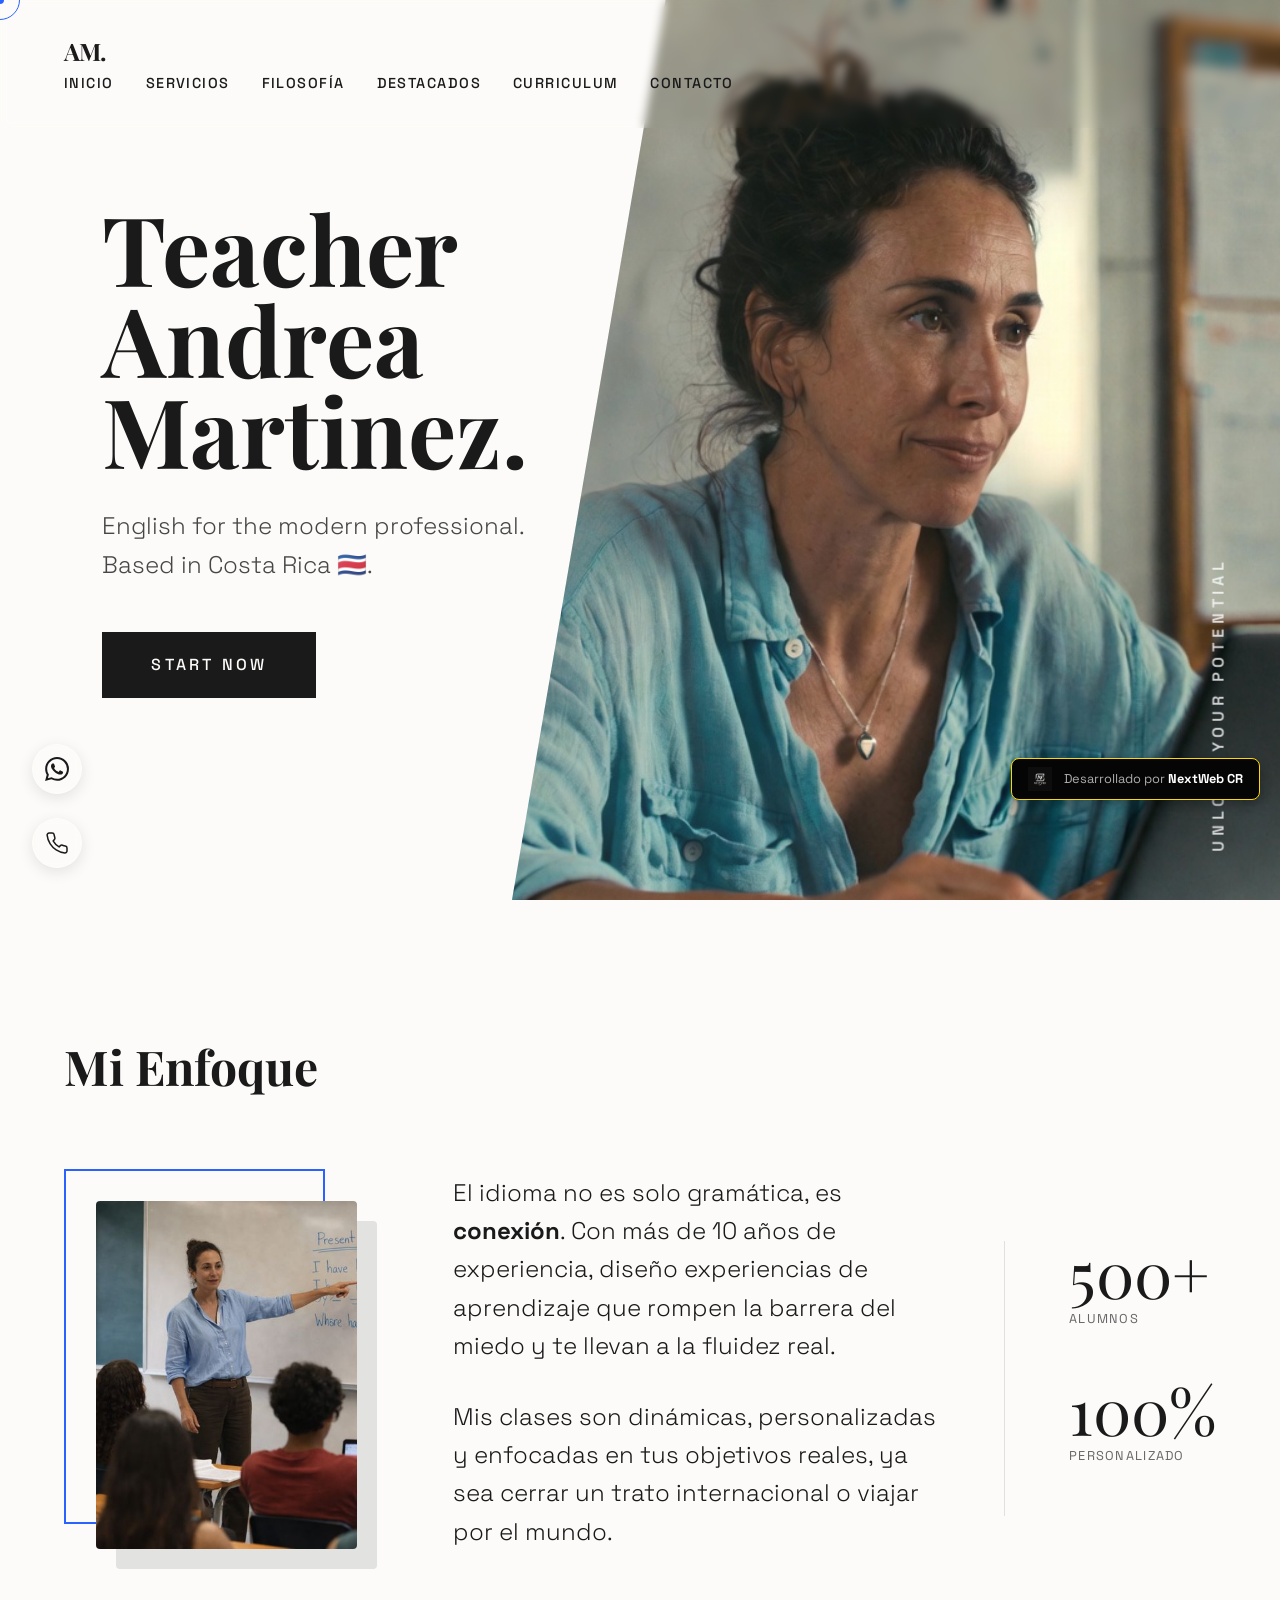
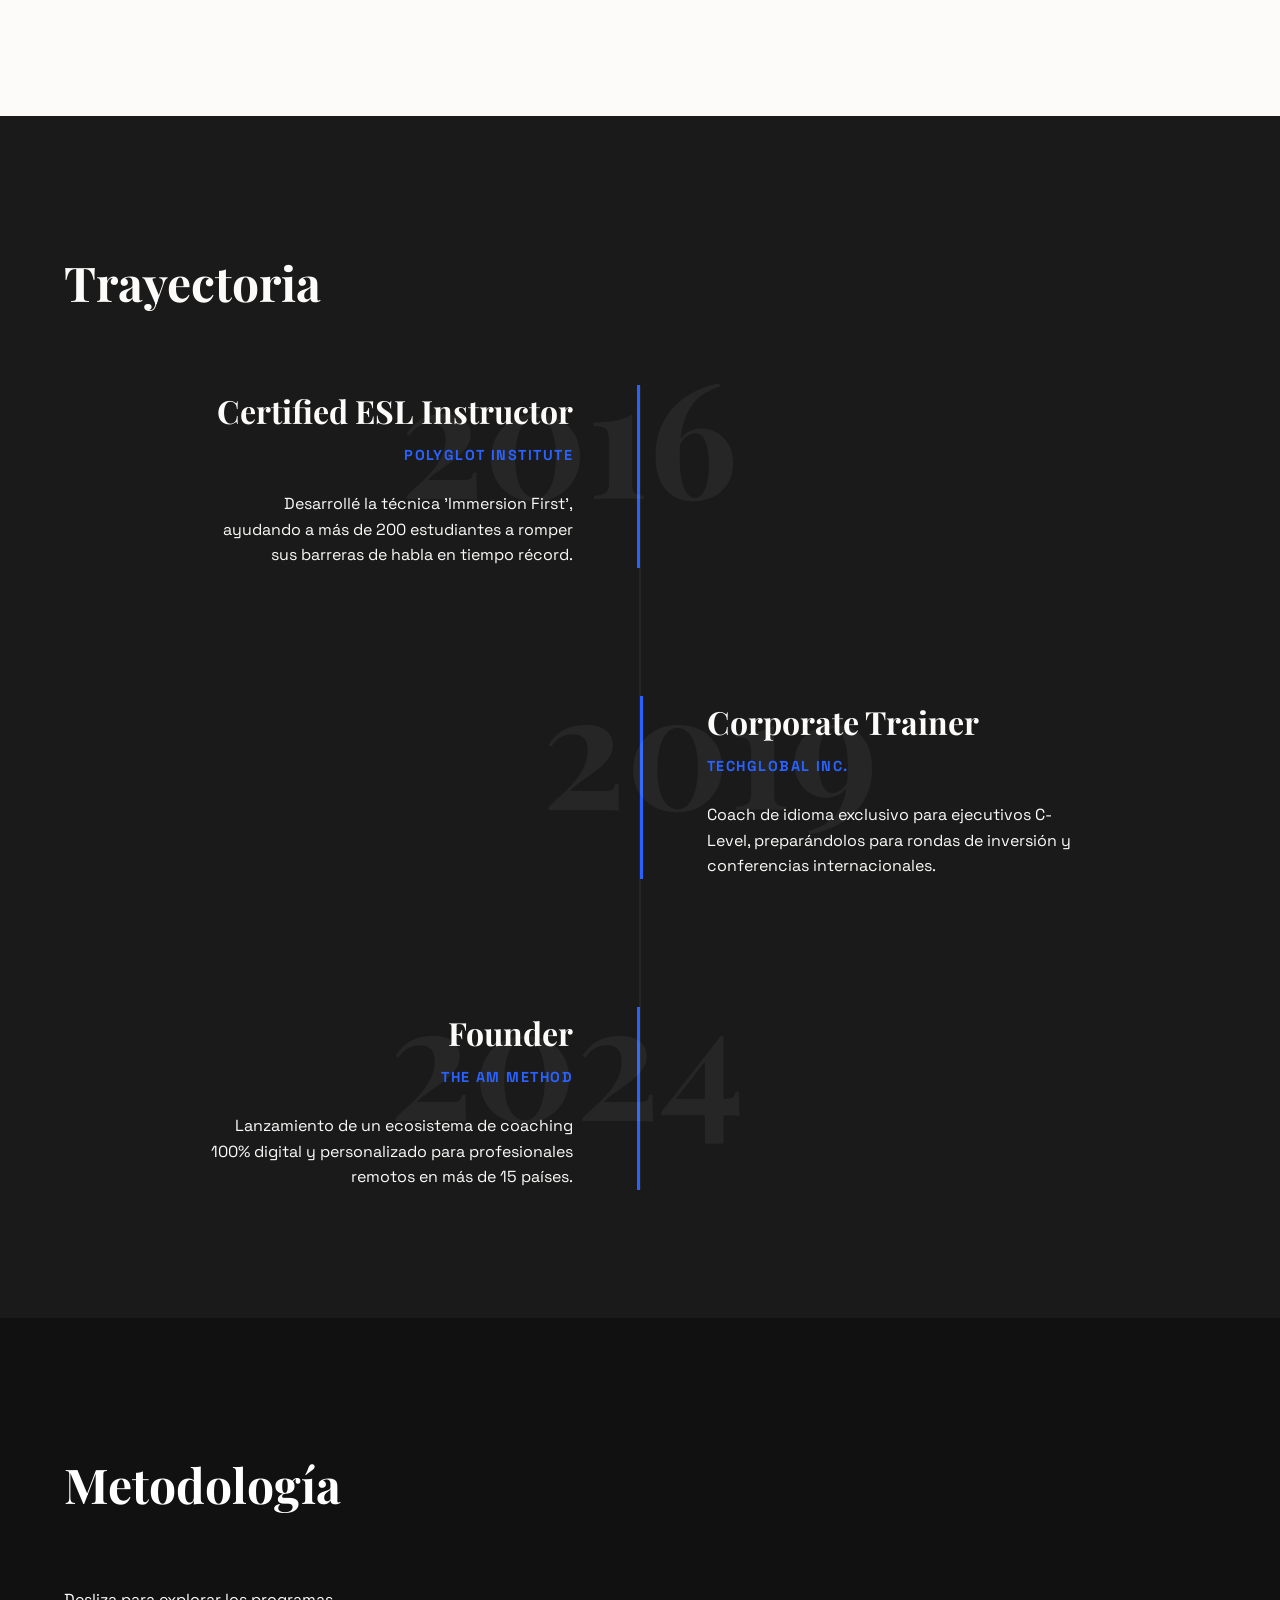
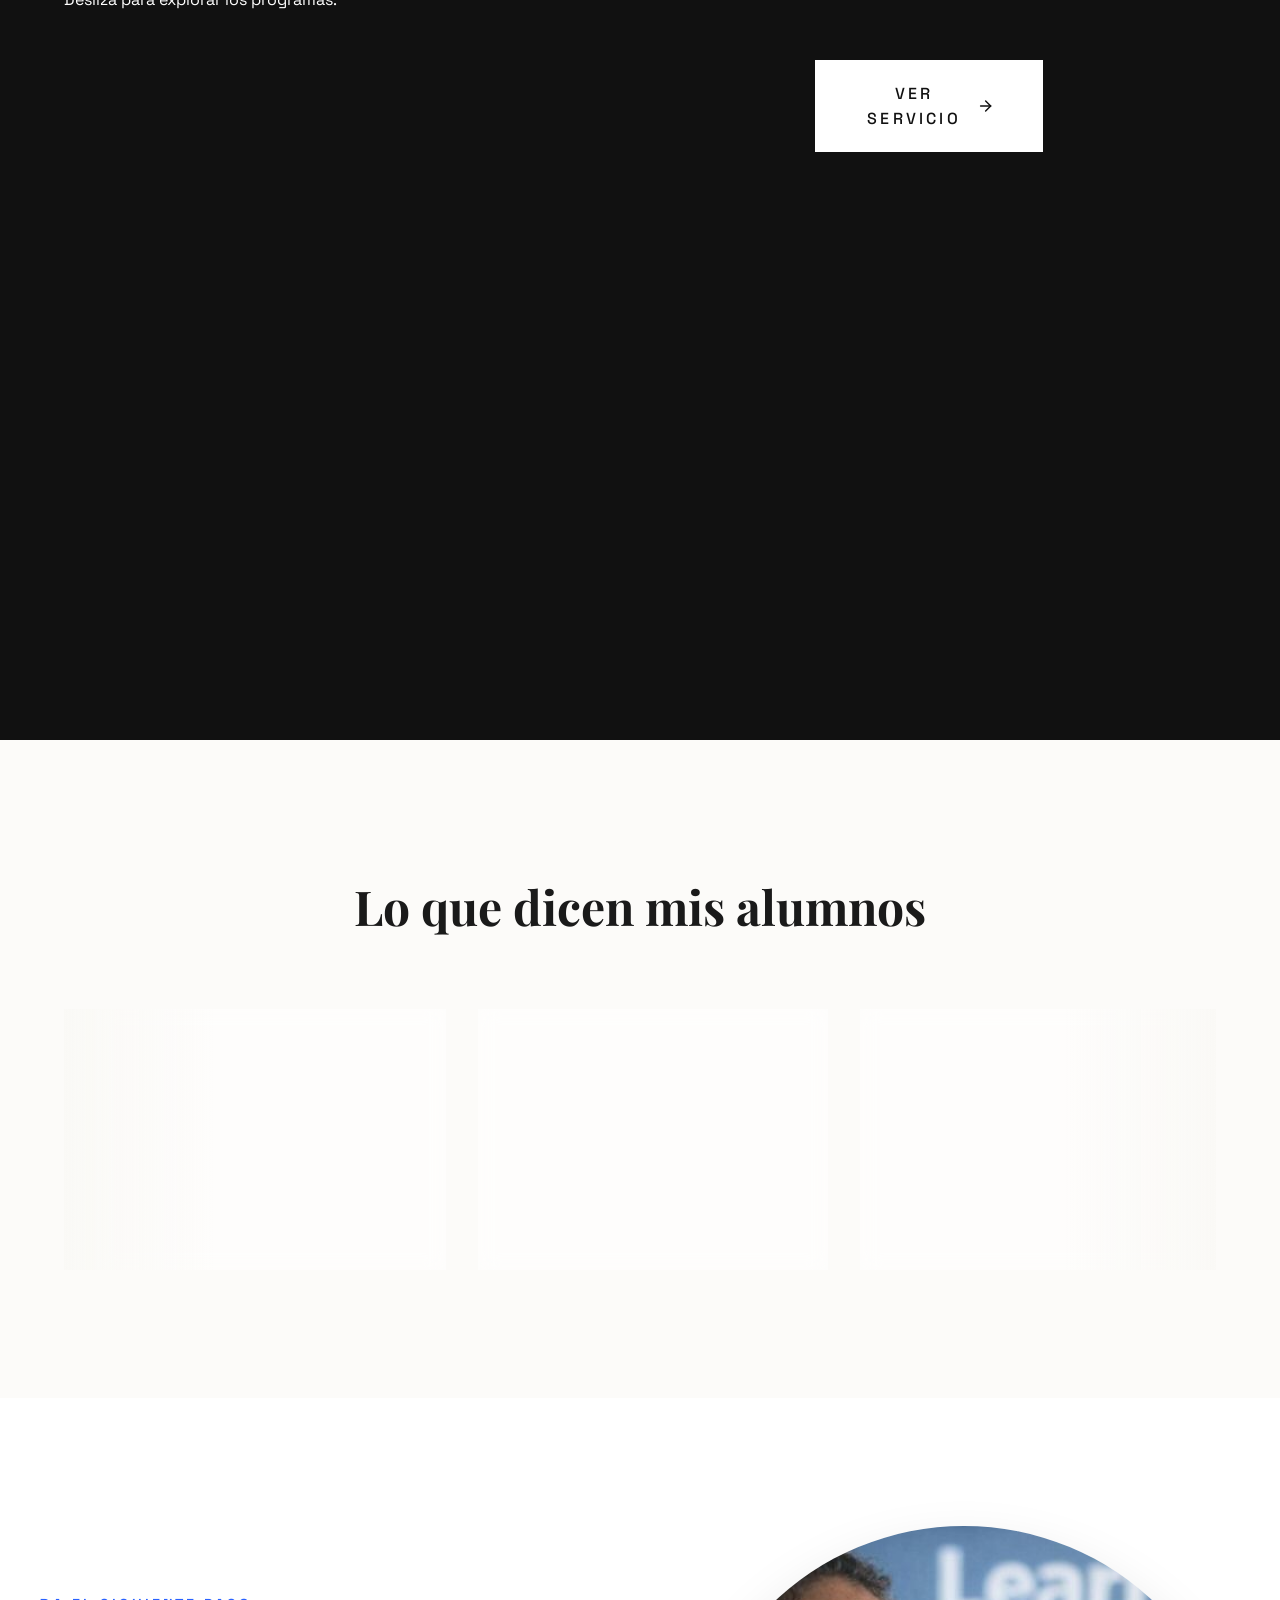
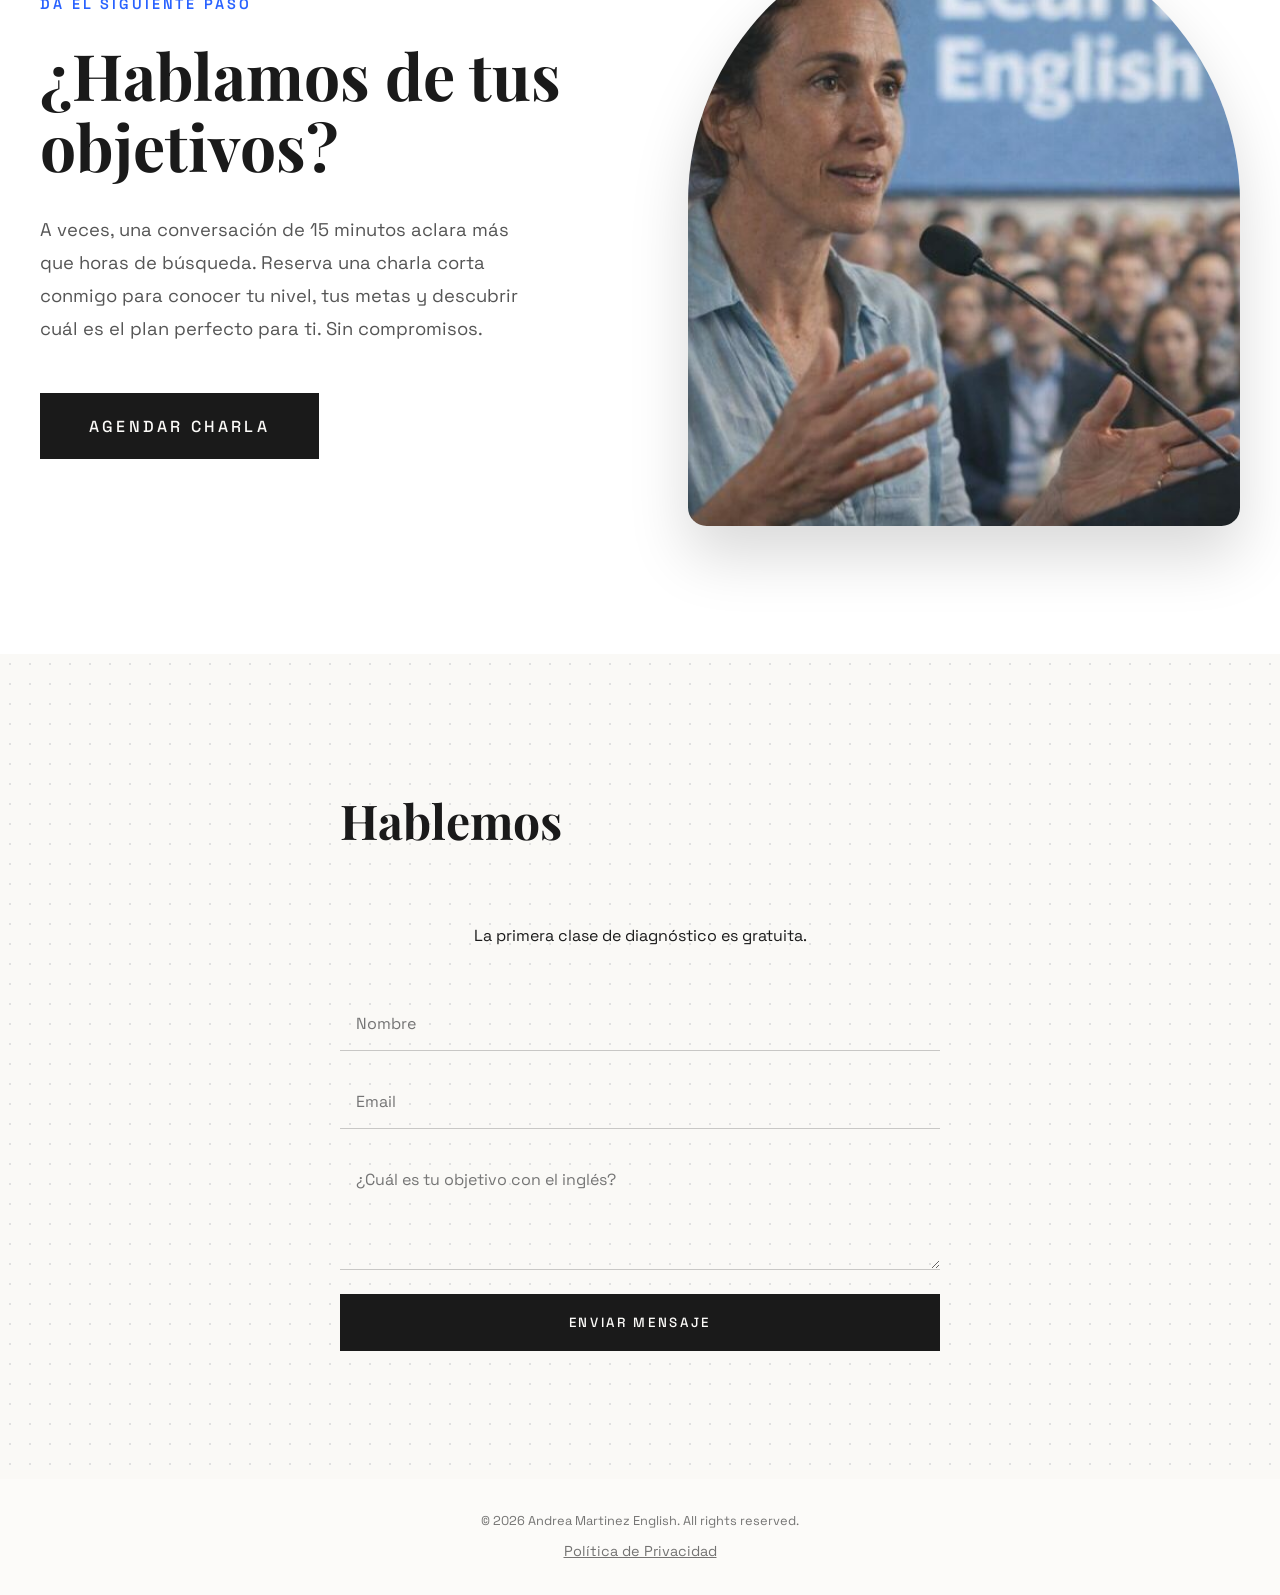
==== commit bc15b35b: "Update index.html" ====
--- a/index.html
+++ b/index.html
@@ -378,14 +378,14 @@
 
     <!-- Floating Social Sidebar -->
     <div class="floating-social-sidebar">
-        <a href="https://wa.me/50688888888" target="_blank" class="social-icon whatsapp" title="WhatsApp">
+        <a href="https://wa.me/50670204207" target="_blank" class="social-icon whatsapp" title="WhatsApp">
             <svg xmlns="http://www.w3.org/2000/svg" width="24" height="24" viewBox="0 0 24 24" fill="currentColor"
                 stroke="none">
                 <path
                     d="M17.472 14.382c-.297-.149-1.758-.867-2.03-.967-.273-.099-.471-.148-.67.15-.197.297-.767.966-.94 1.164-.173.199-.347.223-.644.075-.297-.15-1.255-.463-2.39-1.475-.883-.788-1.48-1.761-1.653-2.059-.173-.297-.018-.458.13-.606.134-.133.298-.347.446-.52.149-.174.198-.298.298-.497.099-.198.05-.371-.025-.52-.075-.149-.669-1.612-.916-2.207-.242-.579-.487-.5-.669-.51-.173-.008-.371-.01-.57-.01-.198 0-.52.074-.792.372-.272.297-1.04 1.016-1.04 2.479 0 1.462 1.065 2.875 1.213 3.074.149.198 2.096 3.2 5.077 4.487.709.306 1.262.489 1.694.625.712.227 1.36.195 1.871.118.571-.085 1.758-.719 2.006-1.413.248-.694.248-1.289.173-1.413-.074-.124-.272-.198-.57-.347m-5.421 7.403h-.004a9.87 9.87 0 01-5.031-1.378l-.361-.214-3.741.982.998-3.648-.235-.374a9.86 9.86 0 01-1.51-5.26c.001-5.45 4.436-9.884 9.888-9.884 2.64 0 5.122 1.03 6.988 2.898a9.825 9.825 0 012.893 6.994c-.003 5.45-4.437 9.884-9.885 9.884m8.413-18.297A11.815 11.815 0 0012.05 0C5.495 0 .16 5.335.157 11.892c0 2.096.547 4.142 1.588 5.945L.057 24l6.305-1.654a11.882 11.882 0 005.683 1.448h.005c6.554 0 11.89-5.335 11.893-11.893a11.821 11.821 0 00-3.48-8.413Z" />
             </svg>
         </a>
-        <a href="tel:+50688888888" class="social-icon phone" title="Llamar">
+        <a href="tel: +506 70204207" class="social-icon phone" title="Llamar">
             <svg xmlns="http://www.w3.org/2000/svg" width="24" height="24" viewBox="0 0 24 24" fill="none"
                 stroke="currentColor" stroke-width="2" stroke-linecap="round" stroke-linejoin="round">
                 <path
@@ -395,19 +395,19 @@
         </a>
     </div>
 
-    <!--Start of Tawk.to Script-->
-    <script type="text/javascript">
-        var Tawk_API = Tawk_API || {}, Tawk_LoadStart = new Date();
-        (function () {
-            var s1 = document.createElement("script"), s0 = document.getElementsByTagName("script")[0];
-            s1.async = true;
-            s1.src = 'https://embed.tawk.to/69633d7c987b03197cb20051/1jelqgcbd';
-            s1.charset = 'UTF-8';
-            s1.setAttribute('crossorigin', '*');
-            s0.parentNode.insertBefore(s1, s0);
-        })();
-    </script>
-    <!--End of Tawk.to Script-->
+<!--Start of Tawk.to Script-->
+<script type="text/javascript">
+var Tawk_API=Tawk_API||{}, Tawk_LoadStart=new Date();
+(function(){
+var s1=document.createElement("script"),s0=document.getElementsByTagName("script")[0];
+s1.async=true;
+s1.src='https://embed.tawk.to/69633d7c987b03197cb20051/1jelqgcbd';
+s1.charset='UTF-8';
+s1.setAttribute('crossorigin','*');
+s0.parentNode.insertBefore(s1,s0);
+})();
+</script>
+<!--End of Tawk.to Script-->
 
     <!-- Developer Watermark -->
     <a href="https://nextwebcr.com" target="_blank" class="developer-badge">
@@ -421,4 +421,4 @@
     <script src="js/main.js"></script>
 </body>
 
-</html>+</html>
